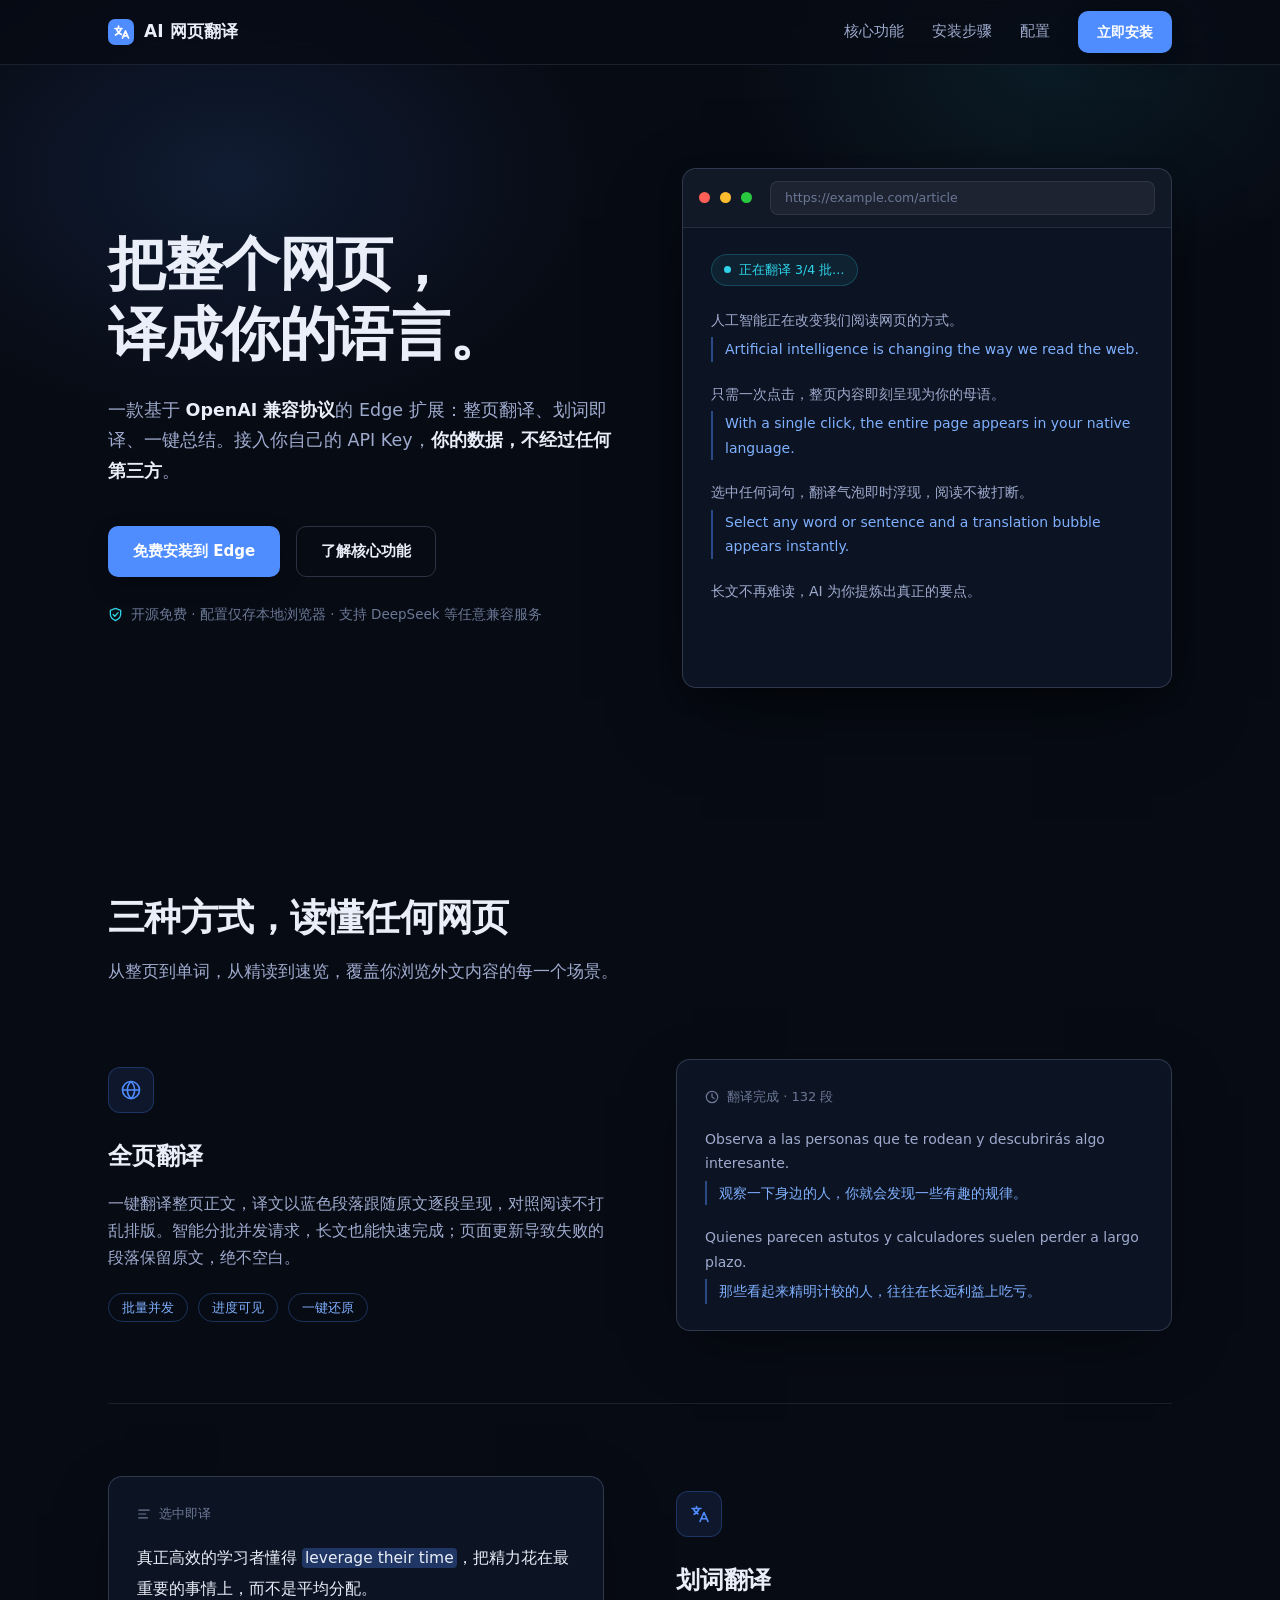
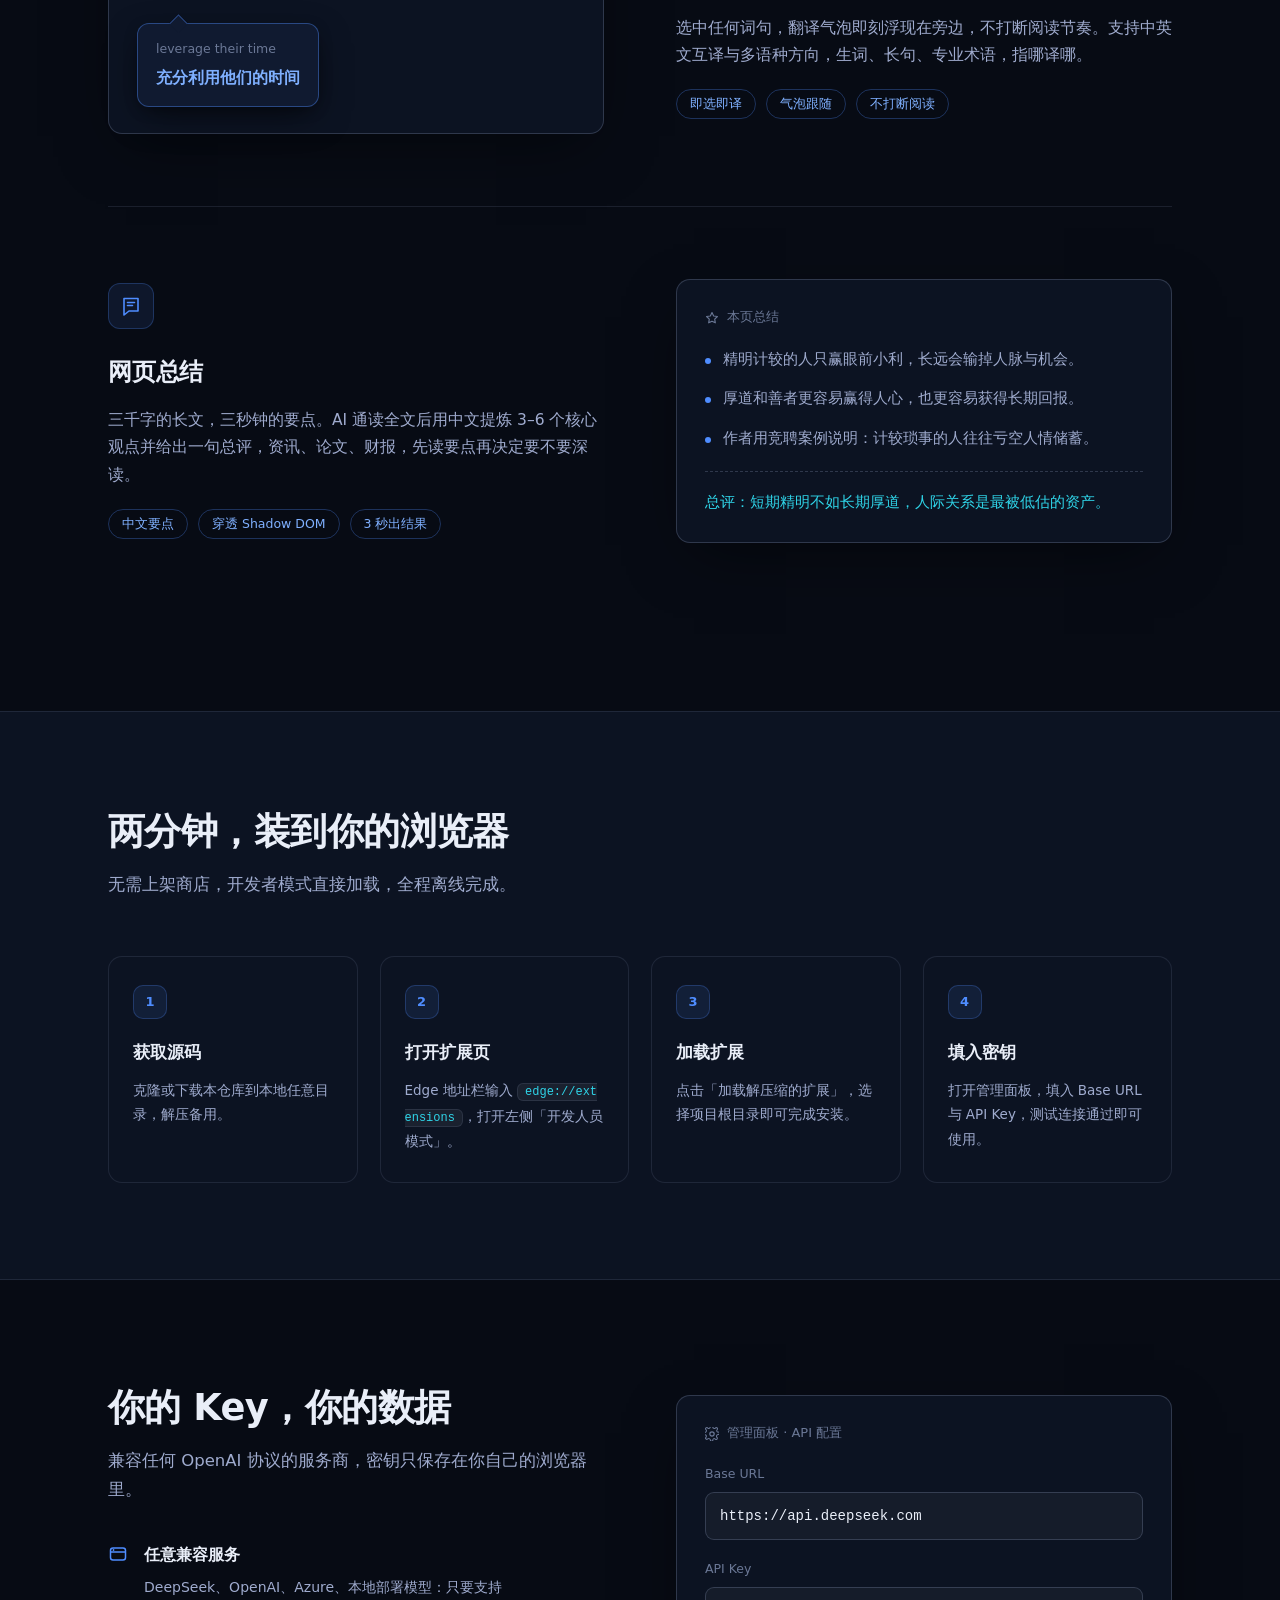
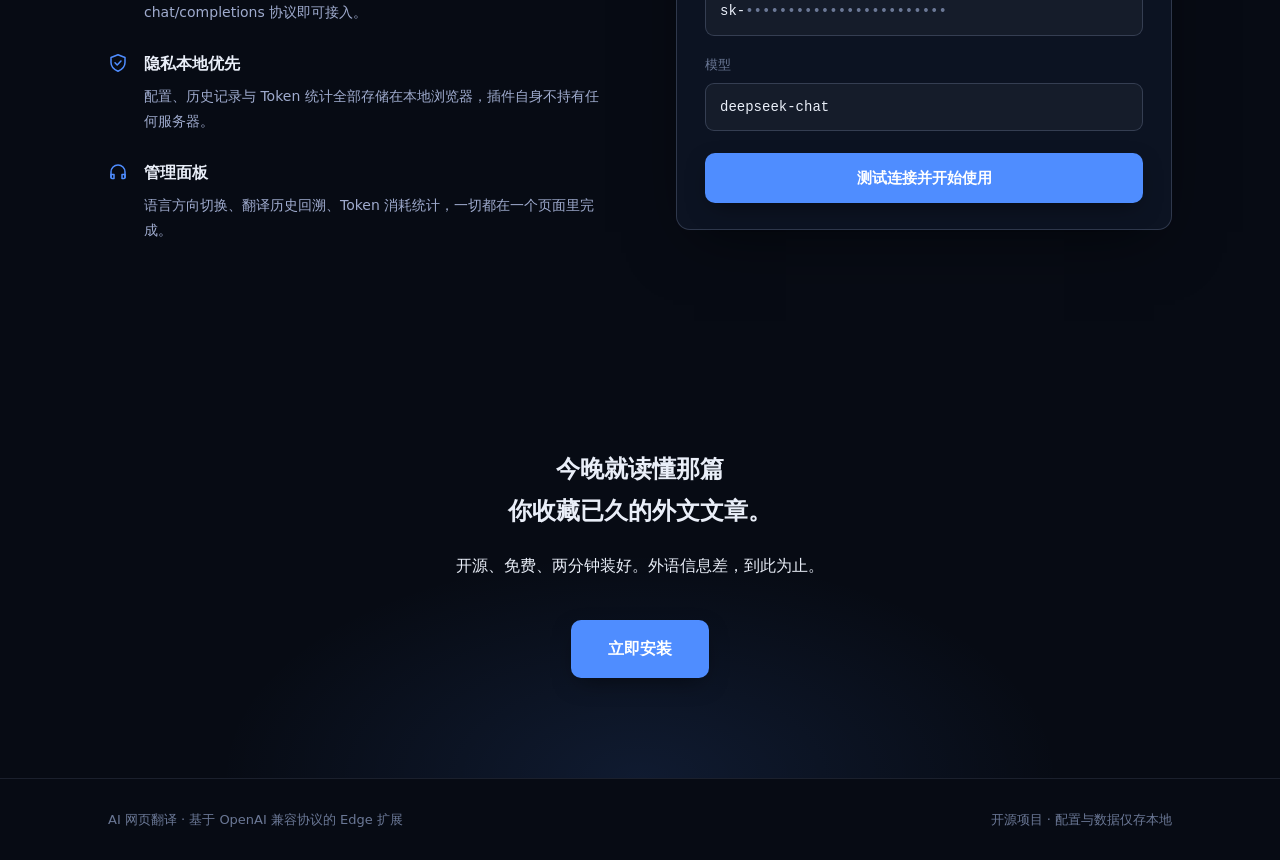
==== docs/index.html @ 51132896 "docs: 新增宣传网站" ====
<!DOCTYPE html>
<html lang="zh-CN">
<head>
<meta charset="UTF-8">
<meta name="viewport" content="width=device-width, initial-scale=1.0">
<title>AI 网页翻译 — 把整个网页，译成你的语言</title>
<meta name="description" content="基于 OpenAI 兼容协议的 Edge 翻译扩展：全页翻译、划词翻译、网页总结。自己的 Key，自己的数据，自己的速度。">
<style>
  :root {
    --bg: #070b14;
    --bg-2: #0c1322;
    --bg-3: #101a30;
    --ink: #e9eef8;
    --ink-dim: #9fabce;
    --ink-faint: #6b7896;
    --accent: #4f8dff;
    --accent-bright: #7fb0ff;
    --cyan: #2fd4e8;
    --line: rgba(148, 163, 196, .14);
    --line-strong: rgba(148, 163, 196, .26);
    --radius: 14px;
    --font: "PingFang SC", "Hiragino Sans GB", "Microsoft YaHei", "Noto Sans SC", "Source Han Sans SC", system-ui, sans-serif;
  }

  * { margin: 0; padding: 0; box-sizing: border-box; }

  html { scroll-behavior: smooth; }

  body {
    background: var(--bg);
    color: var(--ink);
    font-family: var(--font);
    line-height: 1.75;
    -webkit-font-smoothing: antialiased;
    overflow-x: hidden;
  }

  /* 浏览器默认表面的品牌化 */
  ::selection { background: rgba(79, 141, 255, .32); color: #fff; }
  ::-webkit-scrollbar { width: 10px; }
  ::-webkit-scrollbar-track { background: var(--bg); }
  ::-webkit-scrollbar-thumb { background: #223052; border-radius: 5px; }
  ::-webkit-scrollbar-thumb:hover { background: #2f4170; }
  :focus-visible { outline: 2px solid var(--accent); outline-offset: 3px; border-radius: 4px; }

  a { color: inherit; text-decoration: none; }
  a:not(.btn):not(.nav-logo):not(.nav-link):hover { text-decoration: underline; text-underline-offset: 4px; text-decoration-color: var(--accent); }

  .wrap { max-width: 1120px; margin: 0 auto; padding: 0 28px; }

  /* ---------- 导航 ---------- */
  .nav {
    position: fixed; top: 0; left: 0; right: 0; z-index: 50;
    background: rgba(7, 11, 20, .78);
    backdrop-filter: blur(14px);
    -webkit-backdrop-filter: blur(14px);
    border-bottom: 1px solid var(--line);
  }
  .nav-inner { display: flex; align-items: center; gap: 36px; height: 64px; }
  .nav-logo { display: flex; align-items: center; gap: 10px; font-weight: 700; font-size: 17px; letter-spacing: .01em; }
  .nav-logo svg { display: block; }
  .nav-links { display: flex; gap: 28px; margin-left: auto; align-items: center; }
  .nav-link { color: var(--ink-dim); font-size: 14.5px; transition: color .2s; }
  .nav-link:hover { color: var(--ink); }

  .btn {
    display: inline-flex; align-items: center; gap: 8px;
    padding: 11px 24px; border-radius: 10px;
    font-size: 15px; font-weight: 600; font-family: var(--font);
    border: 1px solid transparent; cursor: pointer;
    transition: transform .18s ease, box-shadow .18s ease, background .18s ease, border-color .18s ease;
  }
  .btn-primary {
    background: var(--accent); color: #fff;
    box-shadow: 0 8px 24px -8px rgba(0, 0, 0, .55);
  }
  .btn-primary:hover { background: #6499ff; transform: translateY(-2px); box-shadow: 0 12px 32px -10px rgba(0, 0, 0, .6); }
  .btn-ghost { border-color: var(--line-strong); color: var(--ink); background: transparent; }
  .btn-ghost:hover { border-color: var(--accent); color: var(--accent-bright); transform: translateY(-2px); }
  .btn-sm { padding: 8px 18px; font-size: 14px; }

  /* ---------- Hero ---------- */
  .hero { padding: 168px 0 110px; position: relative; }
  .hero::before {
    content: ""; position: absolute; inset: 0; pointer-events: none;
    background:
      radial-gradient(560px 380px at 18% 22%, rgba(79, 141, 255, .13), transparent 65%),
      radial-gradient(480px 340px at 82% 8%, rgba(47, 212, 232, .08), transparent 65%);
  }
  .hero-grid { display: grid; grid-template-columns: 1.02fr .98fr; gap: 64px; align-items: center; position: relative; }
  .hero h1 {
    font-size: clamp(2.3rem, 4.6vw, 3.6rem);
    font-weight: 800; line-height: 1.22; letter-spacing: -0.02em;
    margin-bottom: 24px;
  }
  .hero .sub { font-size: 17.5px; color: var(--ink-dim); max-width: 30em; margin-bottom: 40px; }
  .hero .sub strong { color: var(--ink); font-weight: 600; }
  .hero-actions { display: flex; gap: 16px; flex-wrap: wrap; }
  .hero-note { margin-top: 26px; font-size: 13.5px; color: var(--ink-faint); display: flex; align-items: center; gap: 8px; }
  .hero-note svg { flex: none; }

  /* Hero 模拟浏览器：自动播放整页翻译 */
  .browser {
    background: var(--bg-2);
    border: 1px solid var(--line-strong);
    border-radius: var(--radius);
    overflow: hidden;
    box-shadow: 0 30px 80px -20px rgba(0, 0, 0, .6), 0 8px 28px -8px rgba(0, 0, 0, .4);
  }
  .browser-bar {
    display: flex; align-items: center; gap: 10px;
    padding: 12px 16px; border-bottom: 1px solid var(--line);
    background: rgba(255, 255, 255, .02);
  }
  .dot { width: 11px; height: 11px; border-radius: 50%; }
  .dot:nth-child(1) { background: #ff5f57; } .dot:nth-child(2) { background: #febc2e; } .dot:nth-child(3) { background: #28c840; }
  .browser-url {
    flex: 1; margin-left: 8px; padding: 5px 14px;
    background: rgba(255, 255, 255, .05); border: 1px solid var(--line);
    border-radius: 8px; font-size: 12.5px; color: var(--ink-faint);
    white-space: nowrap; overflow: hidden; text-overflow: ellipsis;
  }
  .browser-body { padding: 26px 28px 30px; min-height: 330px; }
  .demo-line { margin-bottom: 20px; }
  .demo-src { font-size: 14px; color: var(--ink-dim); margin-bottom: 5px; }
  .demo-trans {
    font-size: 14px; color: var(--accent-bright);
    border-left: 2px solid rgba(79, 141, 255, .45); padding-left: 12px;
    opacity: 0; transform: translateY(8px); filter: blur(3px);
  }
  .demo-trans.on {
    opacity: 1; transform: none; filter: none;
    transition: opacity .55s cubic-bezier(.16, .84, .3, 1), transform .55s cubic-bezier(.16, .84, .3, 1), filter .55s cubic-bezier(.16, .84, .3, 1);
  }
  .demo-progress {
    display: inline-flex; align-items: center; gap: 8px;
    font-size: 12.5px; color: var(--cyan);
    background: rgba(47, 212, 232, .08); border: 1px solid rgba(47, 212, 232, .22);
    padding: 4px 12px; border-radius: 999px; margin-bottom: 22px;
  }
  .demo-progress .pulse {
    width: 7px; height: 7px; border-radius: 50%; background: var(--cyan);
    animation: pulse 1.4s ease-in-out infinite;
  }
  @keyframes pulse { 50% { opacity: .35; transform: scale(.8); } }

  /* ---------- 通用区块 ---------- */
  .section { padding: 96px 0; }
  .section h2 {
    font-size: clamp(1.7rem, 3vw, 2.3rem);
    font-weight: 800; letter-spacing: -0.015em; line-height: 1.3;
    margin-bottom: 16px;
  }
  .section .lead { color: var(--ink-dim); font-size: 16.5px; max-width: 34em; }

  [data-reveal] { opacity: 0; transform: translateY(26px); transition: opacity .7s cubic-bezier(.16, .84, .3, 1), transform .7s cubic-bezier(.16, .84, .3, 1); }
  [data-reveal].in { opacity: 1; transform: none; }

  /* ---------- 核心功能：交替行 ---------- */
  .feature-row {
    display: grid; grid-template-columns: 1fr 1fr; gap: 72px; align-items: center;
    padding: 72px 0; border-top: 1px solid var(--line);
  }
  .feature-row:first-of-type { border-top: 0; }
  .feature-row.flip .f-text { order: 2; }
  .feature-row.flip .f-demo { order: 1; }
  .f-icon {
    width: 46px; height: 46px; border-radius: 12px;
    background: rgba(79, 141, 255, .1); border: 1px solid rgba(79, 141, 255, .25);
    display: grid; place-items: center; margin-bottom: 22px;
  }
  .f-text h3 { font-size: 24px; font-weight: 700; margin-bottom: 14px; letter-spacing: -0.01em; }
  .f-text p { color: var(--ink-dim); font-size: 15.5px; margin-bottom: 14px; }
  .f-tags { display: flex; gap: 10px; flex-wrap: wrap; margin-top: 20px; }
  .f-tag {
    font-size: 12.5px; color: var(--accent-bright);
    border: 1px solid rgba(79, 141, 255, .3); border-radius: 999px; padding: 3px 13px;
  }

  .panel {
    background: var(--bg-2); border: 1px solid var(--line-strong);
    border-radius: var(--radius); padding: 26px 28px;
    box-shadow: 0 20px 60px -18px rgba(0, 0, 0, .55);
  }
  .panel-title { font-size: 13px; color: var(--ink-faint); margin-bottom: 18px; display: flex; align-items: center; gap: 8px; }

  /* 划词演示 */
  .sel-text { font-size: 15.5px; color: var(--ink); line-height: 2; }
  .sel-mark { background: rgba(79, 141, 255, .3); border-radius: 4px; padding: 1px 3px; }
  .bubble {
    margin-top: 18px; display: inline-block;
    background: var(--bg-3); border: 1px solid rgba(79, 141, 255, .4);
    border-radius: 12px; padding: 14px 18px;
    box-shadow: 0 12px 36px -8px rgba(0, 0, 0, .6), 0 4px 16px -4px rgba(0, 0, 0, .4);
    position: relative;
  }
  .bubble::before {
    content: ""; position: absolute; top: -7px; left: 34px;
    width: 12px; height: 12px; transform: rotate(45deg);
    background: var(--bg-3); border-left: 1px solid rgba(79, 141, 255, .4); border-top: 1px solid rgba(79, 141, 255, .4);
  }
  .bubble-en { font-size: 12.5px; color: var(--ink-faint); margin-bottom: 4px; }
  .bubble-zh { font-size: 16px; color: var(--accent-bright); font-weight: 600; }

  /* 总结演示 */
  .sum-item { display: flex; gap: 12px; margin-bottom: 14px; font-size: 14.5px; color: var(--ink-dim); }
  .sum-item::before { content: ""; flex: none; width: 6px; height: 6px; border-radius: 50%; background: var(--accent); margin-top: 11px; }
  .sum-verdict {
    margin-top: 20px; padding-top: 18px; border-top: 1px dashed var(--line-strong);
    font-size: 14.5px; color: var(--cyan);
  }

  /* 全页演示（功能行内复用 hero 样式，静态版） */
  .static .demo-trans { opacity: 1; transform: none; filter: none; }

  /* ---------- 安装步骤 ---------- */
  .steps { display: grid; grid-template-columns: repeat(4, 1fr); gap: 22px; margin-top: 56px; }
  .step {
    background: var(--bg-2); border: 1px solid var(--line);
    border-radius: var(--radius); padding: 28px 24px;
    transition: border-color .25s ease, transform .25s ease;
  }
  .step:hover { border-color: rgba(79, 141, 255, .45); transform: translateY(-4px); }
  .step-num {
    font-size: 13px; font-weight: 700; color: var(--accent);
    width: 34px; height: 34px; border-radius: 10px;
    background: rgba(79, 141, 255, .1); border: 1px solid rgba(79, 141, 255, .25);
    display: grid; place-items: center; margin-bottom: 20px;
  }
  .step h4 { font-size: 16.5px; font-weight: 700; margin-bottom: 10px; }
  .step p { font-size: 13.5px; color: var(--ink-dim); line-height: 1.8; }
  .step code {
    font-family: ui-monospace, "Cascadia Mono", Consolas, monospace;
    font-size: 12px; background: rgba(255, 255, 255, .06);
    border: 1px solid var(--line); border-radius: 6px; padding: 1px 7px;
    color: var(--cyan); word-break: break-all;
  }

  /* ---------- 配置 ---------- */
  .config-grid { display: grid; grid-template-columns: 1fr 1fr; gap: 72px; align-items: center; margin-top: 8px; }
  .config-list { display: grid; gap: 26px; margin-top: 36px; }
  .config-item { display: flex; gap: 16px; }
  .config-item svg { flex: none; margin-top: 3px; }
  .config-item h4 { font-size: 16px; font-weight: 700; margin-bottom: 6px; }
  .config-item p { font-size: 14px; color: var(--ink-dim); }
  .field { margin-bottom: 18px; }
  .field label { display: block; font-size: 12.5px; color: var(--ink-faint); margin-bottom: 7px; }
  .field .input {
    background: rgba(255, 255, 255, .04); border: 1px solid var(--line-strong);
    border-radius: 9px; padding: 11px 14px; font-size: 14px; color: var(--ink);
    font-family: ui-monospace, "Cascadia Mono", Consolas, monospace;
  }
  .field .input .mask { color: var(--ink-faint); }

  /* ---------- 结尾 CTA / 页脚 ---------- */
  .final {
    text-align: center; padding: 110px 0 100px;
    background:
      radial-gradient(600px 320px at 50% 100%, rgba(79, 141, 255, .12), transparent 70%);
  }
  .final h2 { margin-bottom: 20px; }
  .final .lead { margin: 0 auto 40px; }
  footer {
    border-top: 1px solid var(--line); padding: 30px 0;
    font-size: 13px; color: var(--ink-faint);
    display: flex; justify-content: space-between; gap: 16px; flex-wrap: wrap;
  }

  /* ---------- 响应式 ---------- */
  @media (max-width: 900px) {
    .hero { padding: 128px 0 72px; }
    .hero-grid { grid-template-columns: 1fr; gap: 48px; }
    .hero .sub { font-size: 16px; }
    .feature-row { grid-template-columns: 1fr; gap: 36px; padding: 56px 0; }
    .feature-row.flip .f-text { order: 1; }
    .feature-row.flip .f-demo { order: 2; }
    .steps { grid-template-columns: repeat(2, 1fr); }
    .config-grid { grid-template-columns: 1fr; gap: 48px; }
    .section { padding: 72px 0; }
    .nav-links .nav-link { display: none; }
  }
  @media (max-width: 540px) {
    .wrap { padding: 0 20px; }
    .steps { grid-template-columns: 1fr; }
    .hero-actions .btn { width: 100%; justify-content: center; }
    .browser-body { padding: 20px; min-height: 0; }
  }

  @media (prefers-reduced-motion: reduce) {
    html { scroll-behavior: auto; }
    .demo-trans, [data-reveal] { transition: none; opacity: 1; transform: none; filter: none; }
    .demo-progress .pulse { animation: none; }
  }
</style>
</head>
<body>

<nav class="nav">
  <div class="wrap nav-inner">
    <a class="nav-logo" href="#top">
      <svg width="26" height="26" viewBox="0 0 26 26" fill="none">
        <rect width="26" height="26" rx="7" fill="#4f8dff"/>
        <path d="M7 9.5h7M10.5 7v2.5M8.5 9.5c.6 2.6 2.4 4.9 5 6M13 9.5c-.7 2.8-2.7 5.2-5.5 6.5" stroke="#fff" stroke-width="1.7" stroke-linecap="round"/>
        <path d="M14.5 19l3-7 3 7M15.4 16.8h4.2" stroke="#fff" stroke-width="1.7" stroke-linecap="round" stroke-linejoin="round"/>
      </svg>
      AI 网页翻译
    </a>
    <div class="nav-links">
      <a class="nav-link" href="#features">核心功能</a>
      <a class="nav-link" href="#install">安装步骤</a>
      <a class="nav-link" href="#config">配置</a>
      <a class="btn btn-primary btn-sm" href="#install">立即安装</a>
    </div>
  </div>
</nav>

<header class="hero" id="top">
  <div class="wrap hero-grid">
    <div>
      <h1>把整个网页，<br>译成你的语言。</h1>
      <p class="sub">一款基于 <strong>OpenAI 兼容协议</strong>的 Edge 扩展：整页翻译、划词即译、一键总结。接入你自己的 API Key，<strong>你的数据，不经过任何第三方</strong>。</p>
      <div class="hero-actions">
        <a class="btn btn-primary" href="#install">免费安装到 Edge</a>
        <a class="btn btn-ghost" href="#features">了解核心功能</a>
      </div>
      <p class="hero-note">
        <svg width="15" height="15" viewBox="0 0 16 16" fill="none"><path d="M8 1.5l5.5 2v4c0 3.4-2.3 5.7-5.5 7-3.2-1.3-5.5-3.6-5.5-7v-4L8 1.5z" stroke="#2fd4e8" stroke-width="1.4" stroke-linejoin="round"/><path d="M5.5 8l1.8 1.8L10.8 6" stroke="#2fd4e8" stroke-width="1.4" stroke-linecap="round" stroke-linejoin="round"/></svg>
        开源免费 · 配置仅存本地浏览器 · 支持 DeepSeek 等任意兼容服务
      </p>
    </div>

    <div class="browser" aria-hidden="true">
      <div class="browser-bar">
        <span class="dot"></span><span class="dot"></span><span class="dot"></span>
        <span class="browser-url">https://example.com/article</span>
      </div>
      <div class="browser-body">
        <div class="demo-progress"><span class="pulse"></span><span id="demoStatus">正在翻译 1/4 批…</span></div>
        <div class="demo-line">
          <p class="demo-src">人工智能正在改变我们阅读网页的方式。</p>
          <p class="demo-trans">Artificial intelligence is changing the way we read the web.</p>
        </div>
        <div class="demo-line">
          <p class="demo-src">只需一次点击，整页内容即刻呈现为你的母语。</p>
          <p class="demo-trans">With a single click, the entire page appears in your native language.</p>
        </div>
        <div class="demo-line">
          <p class="demo-src">选中任何词句，翻译气泡即时浮现，阅读不被打断。</p>
          <p class="demo-trans">Select any word or sentence and a translation bubble appears instantly.</p>
        </div>
        <div class="demo-line" style="margin-bottom:0">
          <p class="demo-src">长文不再难读，AI 为你提炼出真正的要点。</p>
          <p class="demo-trans">Long articles are no longer a chore — AI distills what really matters.</p>
        </div>
      </div>
    </div>
  </div>
</header>

<section class="section" id="features">
  <div class="wrap">
    <h2>三种方式，读懂任何网页</h2>
    <p class="lead">从整页到单词，从精读到速览，覆盖你浏览外文内容的每一个场景。</p>

    <div class="feature-row" data-reveal>
      <div class="f-text">
        <div class="f-icon">
          <svg width="22" height="22" viewBox="0 0 22 22" fill="none"><circle cx="11" cy="11" r="8.5" stroke="#4f8dff" stroke-width="1.6"/><path d="M2.5 11h17M11 2.5c2.4 2.3 3.6 5.2 3.6 8.5s-1.2 6.2-3.6 8.5c-2.4-2.3-3.6-5.2-3.6-8.5S8.6 4.8 11 2.5z" stroke="#4f8dff" stroke-width="1.6"/></svg>
        </div>
        <h3>全页翻译</h3>
        <p>一键翻译整页正文，译文以蓝色段落跟随原文逐段呈现，对照阅读不打乱排版。智能分批并发请求，长文也能快速完成；页面更新导致失败的段落保留原文，绝不空白。</p>
        <div class="f-tags"><span class="f-tag">批量并发</span><span class="f-tag">进度可见</span><span class="f-tag">一键还原</span></div>
      </div>
      <div class="f-demo">
        <div class="panel static">
          <div class="panel-title">
            <svg width="14" height="14" viewBox="0 0 16 16" fill="none"><circle cx="8" cy="8" r="6.5" stroke="#6b7896" stroke-width="1.4"/><path d="M8 4.5V8l2.5 1.8" stroke="#6b7896" stroke-width="1.4" stroke-linecap="round"/></svg>
            翻译完成 · 132 段
          </div>
          <div class="demo-line">
            <p class="demo-src">Observa a las personas que te rodean y descubrirás algo interesante.</p>
            <p class="demo-trans">观察一下身边的人，你就会发现一些有趣的规律。</p>
          </div>
          <div class="demo-line" style="margin-bottom:0">
            <p class="demo-src">Quienes parecen astutos y calculadores suelen perder a largo plazo.</p>
            <p class="demo-trans">那些看起来精明计较的人，往往在长远利益上吃亏。</p>
          </div>
        </div>
      </div>
    </div>

    <div class="feature-row flip" data-reveal>
      <div class="f-text">
        <div class="f-icon">
          <svg width="22" height="22" viewBox="0 0 22 22" fill="none"><path d="M4 5.5h9M8.5 3.5v2M5.5 5.5c.6 2.3 2.2 4.3 4.4 5.3M11 5.5c-.7 2.5-2.4 4.6-4.9 5.7" stroke="#4f8dff" stroke-width="1.6" stroke-linecap="round"/><path d="M12 18.5l4-9 4 9M13 15.7h6" stroke="#4f8dff" stroke-width="1.6" stroke-linecap="round" stroke-linejoin="round"/></svg>
        </div>
        <h3>划词翻译</h3>
        <p>选中任何词句，翻译气泡即刻浮现在旁边，不打断阅读节奏。支持中英文互译与多语种方向，生词、长句、专业术语，指哪译哪。</p>
        <div class="f-tags"><span class="f-tag">即选即译</span><span class="f-tag">气泡跟随</span><span class="f-tag">不打断阅读</span></div>
      </div>
      <div class="f-demo">
        <div class="panel">
          <div class="panel-title">
            <svg width="14" height="14" viewBox="0 0 16 16" fill="none"><path d="M2 3.5h12M2 8h8M2 12.5h10" stroke="#6b7896" stroke-width="1.4" stroke-linecap="round"/></svg>
            选中即译
          </div>
          <p class="sel-text">真正高效的学习者懂得 <span class="sel-mark">leverage their time</span>，把精力花在最重要的事情上，而不是平均分配。</p>
          <div class="bubble">
            <p class="bubble-en">leverage their time</p>
            <p class="bubble-zh">充分利用他们的时间</p>
          </div>
        </div>
      </div>
    </div>

    <div class="feature-row" data-reveal>
      <div class="f-text">
        <div class="f-icon">
          <svg width="22" height="22" viewBox="0 0 22 22" fill="none"><path d="M4 3.5h14v12.5H9l-5 4v-16.5z" stroke="#4f8dff" stroke-width="1.6" stroke-linejoin="round"/><path d="M7.5 7.5h7M7.5 10.5h5" stroke="#4f8dff" stroke-width="1.6" stroke-linecap="round"/></svg>
        </div>
        <h3>网页总结</h3>
        <p>三千字的长文，三秒钟的要点。AI 通读全文后用中文提炼 3–6 个核心观点并给出一句总评，资讯、论文、财报，先读要点再决定要不要深读。</p>
        <div class="f-tags"><span class="f-tag">中文要点</span><span class="f-tag">穿透 Shadow DOM</span><span class="f-tag">3 秒出结果</span></div>
      </div>
      <div class="f-demo">
        <div class="panel">
          <div class="panel-title">
            <svg width="14" height="14" viewBox="0 0 16 16" fill="none"><path d="M8 1.8l1.9 3.9 4.3.6-3.1 3 .7 4.2L8 11.6l-3.8 1.9.7-4.2-3.1-3 4.3-.6L8 1.8z" stroke="#6b7896" stroke-width="1.3" stroke-linejoin="round"/></svg>
            本页总结
          </div>
          <div class="sum-item">精明计较的人只赢眼前小利，长远会输掉人脉与机会。</div>
          <div class="sum-item">厚道和善者更容易赢得人心，也更容易获得长期回报。</div>
          <div class="sum-item">作者用竞聘案例说明：计较琐事的人往往亏空人情储蓄。</div>
          <p class="sum-verdict">总评：短期精明不如长期厚道，人际关系是最被低估的资产。</p>
        </div>
      </div>
    </div>
  </div>
</section>

<section class="section" id="install" style="background: var(--bg-2); border-top: 1px solid var(--line); border-bottom: 1px solid var(--line);">
  <div class="wrap">
    <h2>两分钟，装到你的浏览器</h2>
    <p class="lead">无需上架商店，开发者模式直接加载，全程离线完成。</p>
    <div class="steps" data-reveal>
      <div class="step">
        <div class="step-num">1</div>
        <h4>获取源码</h4>
        <p>克隆或下载本仓库到本地任意目录，解压备用。</p>
      </div>
      <div class="step">
        <div class="step-num">2</div>
        <h4>打开扩展页</h4>
        <p>Edge 地址栏输入 <code>edge://extensions</code>，打开左侧「开发人员模式」。</p>
      </div>
      <div class="step">
        <div class="step-num">3</div>
        <h4>加载扩展</h4>
        <p>点击「加载解压缩的扩展」，选择项目根目录即可完成安装。</p>
      </div>
      <div class="step">
        <div class="step-num">4</div>
        <h4>填入密钥</h4>
        <p>打开管理面板，填入 Base URL 与 API Key，测试连接通过即可使用。</p>
      </div>
    </div>
  </div>
</section>

<section class="section" id="config">
  <div class="wrap config-grid">
    <div data-reveal>
      <h2>你的 Key，你的数据</h2>
      <p class="lead">兼容任何 OpenAI 协议的服务商，密钥只保存在你自己的浏览器里。</p>
      <div class="config-list">
        <div class="config-item">
          <svg width="20" height="20" viewBox="0 0 20 20" fill="none"><rect x="2.5" y="4" width="15" height="12" rx="2.5" stroke="#4f8dff" stroke-width="1.5"/><path d="M2.5 8h15" stroke="#4f8dff" stroke-width="1.5"/><circle cx="5.5" cy="6" r=".9" fill="#4f8dff"/></svg>
          <div>
            <h4>任意兼容服务</h4>
            <p>DeepSeek、OpenAI、Azure、本地部署模型：只要支持 chat/completions 协议即可接入。</p>
          </div>
        </div>
        <div class="config-item">
          <svg width="20" height="20" viewBox="0 0 20 20" fill="none"><path d="M10 1.8L17 4.5v5c0 4.2-2.9 7-7 8.7-4.1-1.7-7-4.5-7-8.7v-5l7-2.7z" stroke="#4f8dff" stroke-width="1.5" stroke-linejoin="round"/><path d="M7 9.8l2.2 2.2 3.8-4" stroke="#4f8dff" stroke-width="1.5" stroke-linecap="round" stroke-linejoin="round"/></svg>
          <div>
            <h4>隐私本地优先</h4>
            <p>配置、历史记录与 Token 统计全部存储在本地浏览器，插件自身不持有任何服务器。</p>
          </div>
        </div>
        <div class="config-item">
          <svg width="20" height="20" viewBox="0 0 20 20" fill="none"><path d="M3 15.5V10a7 7 0 0114 0v5.5" stroke="#4f8dff" stroke-width="1.5" stroke-linecap="round"/><path d="M3 12.5h3v4H4a1 1 0 01-1-1v-3zM17 12.5h-3v4h2a1 1 0 001-1v-3z" stroke="#4f8dff" stroke-width="1.5" stroke-linejoin="round"/></svg>
          <div>
            <h4>管理面板</h4>
            <p>语言方向切换、翻译历史回溯、Token 消耗统计，一切都在一个页面里完成。</p>
          </div>
        </div>
      </div>
    </div>
    <div data-reveal>
      <div class="panel">
        <div class="panel-title">
          <svg width="14" height="14" viewBox="0 0 16 16" fill="none"><path d="M8 5.5a2.5 2.5 0 100 5 2.5 2.5 0 000-5z" stroke="#6b7896" stroke-width="1.4"/><path d="M13.3 10a1.7 1.7 0 00.34 1.87l.06.06a1.4 1.4 0 11-1.98 1.98l-.06-.06A1.7 1.7 0 0010 13.3a1.7 1.7 0 00-1.03 1.55v.09a1.4 1.4 0 11-2.8 0v-.05A1.7 1.7 0 005 13.3a1.7 1.7 0 00-1.87.34l-.06.06a1.4 1.4 0 11-1.98-1.98l.06-.06A1.7 1.7 0 001.5 10a1.7 1.7 0 00-1.55-1.03h-.09a1.4 1.4 0 110-2.8h.05A1.7 1.7 0 001.5 5a1.7 1.7 0 00-.34-1.87l-.06-.06a1.4 1.4 0 111.98-1.98l.06.06A1.7 1.7 0 005 1.5a1.7 1.7 0 001.03-1.55v-.09a1.4 1.4 0 112.8 0v.05A1.7 1.7 0 0010 1.5a1.7 1.7 0 001.87-.34l.06-.06a1.4 1.4 0 111.98 1.98l-.06.06a1.7 1.7 0 00-.34 1.63 1.7 1.7 0 001.55 1.03h.09a1.4 1.4 0 110 2.8h-.05A1.7 1.7 0 0013.3 10z" stroke="#6b7896" stroke-width="1.2"/></svg>
          管理面板 · API 配置
        </div>
        <div class="field">
          <label>Base URL</label>
          <div class="input">https://api.deepseek.com</div>
        </div>
        <div class="field">
          <label>API Key</label>
          <div class="input">sk-<span class="mask">••••••••••••••••••••••••</span></div>
        </div>
        <div class="field" style="margin-bottom:22px">
          <label>模型</label>
          <div class="input">deepseek-chat</div>
        </div>
        <a class="btn btn-primary" href="#install" style="width:100%; justify-content:center;">测试连接并开始使用</a>
      </div>
    </div>
  </div>
</section>

<section class="final">
  <div class="wrap" data-reveal>
    <h2>今晚就读懂那篇<br>你收藏已久的外文文章。</h2>
    <p class="lead">开源、免费、两分钟装好。外语信息差，到此为止。</p>
    <a class="btn btn-primary" href="#install" style="padding:14px 36px; font-size:16px;">立即安装</a>
  </div>
</section>

<footer>
  <div class="wrap" style="display:flex; justify-content:space-between; gap:16px; flex-wrap:wrap; width:100%;">
    <span>AI 网页翻译 · 基于 OpenAI 兼容协议的 Edge 扩展</span>
    <span>开源项目 · 配置与数据仅存本地</span>
  </div>
</footer>

<script>
(function () {
  var reduced = window.matchMedia('(prefers-reduced-motion: reduce)').matches;

  // Hero 演示：译文逐段浮现，循环播放
  var trans = Array.prototype.slice.call(document.querySelectorAll('.hero .demo-trans'));
  var status = document.getElementById('demoStatus');
  if (!reduced && trans.length) {
    var timer;
    var play = function () {
      trans.forEach(function (el) { el.classList.remove('on'); });
      var i = 0;
      var step = function () {
        if (i < trans.length) {
          trans[i].classList.add('on');
          status.textContent = '正在翻译 ' + (i + 1) + '/4 批…';
          i++;
          timer = setTimeout(step, 900);
        } else {
          status.textContent = '翻译完成 · 4/4 批';
          timer = setTimeout(play, 4200);
        }
      };
      step();
    };
    play();
  } else {
    trans.forEach(function (el) { el.classList.add('on'); });
    if (status) status.textContent = '翻译完成 · 4/4 批';
  }

  // 滚动进入视口的渐入
  var els = document.querySelectorAll('[data-reveal]');
  if (reduced || !('IntersectionObserver' in window)) {
    els.forEach(function (el) { el.classList.add('in'); });
  } else {
    var io = new IntersectionObserver(function (entries) {
      entries.forEach(function (e) {
        if (e.isIntersecting) { e.target.classList.add('in'); io.unobserve(e.target); }
      });
    }, { threshold: 0.12 });
    els.forEach(function (el) { io.observe(el); });
  }
})();
</script>

</body>
</html>
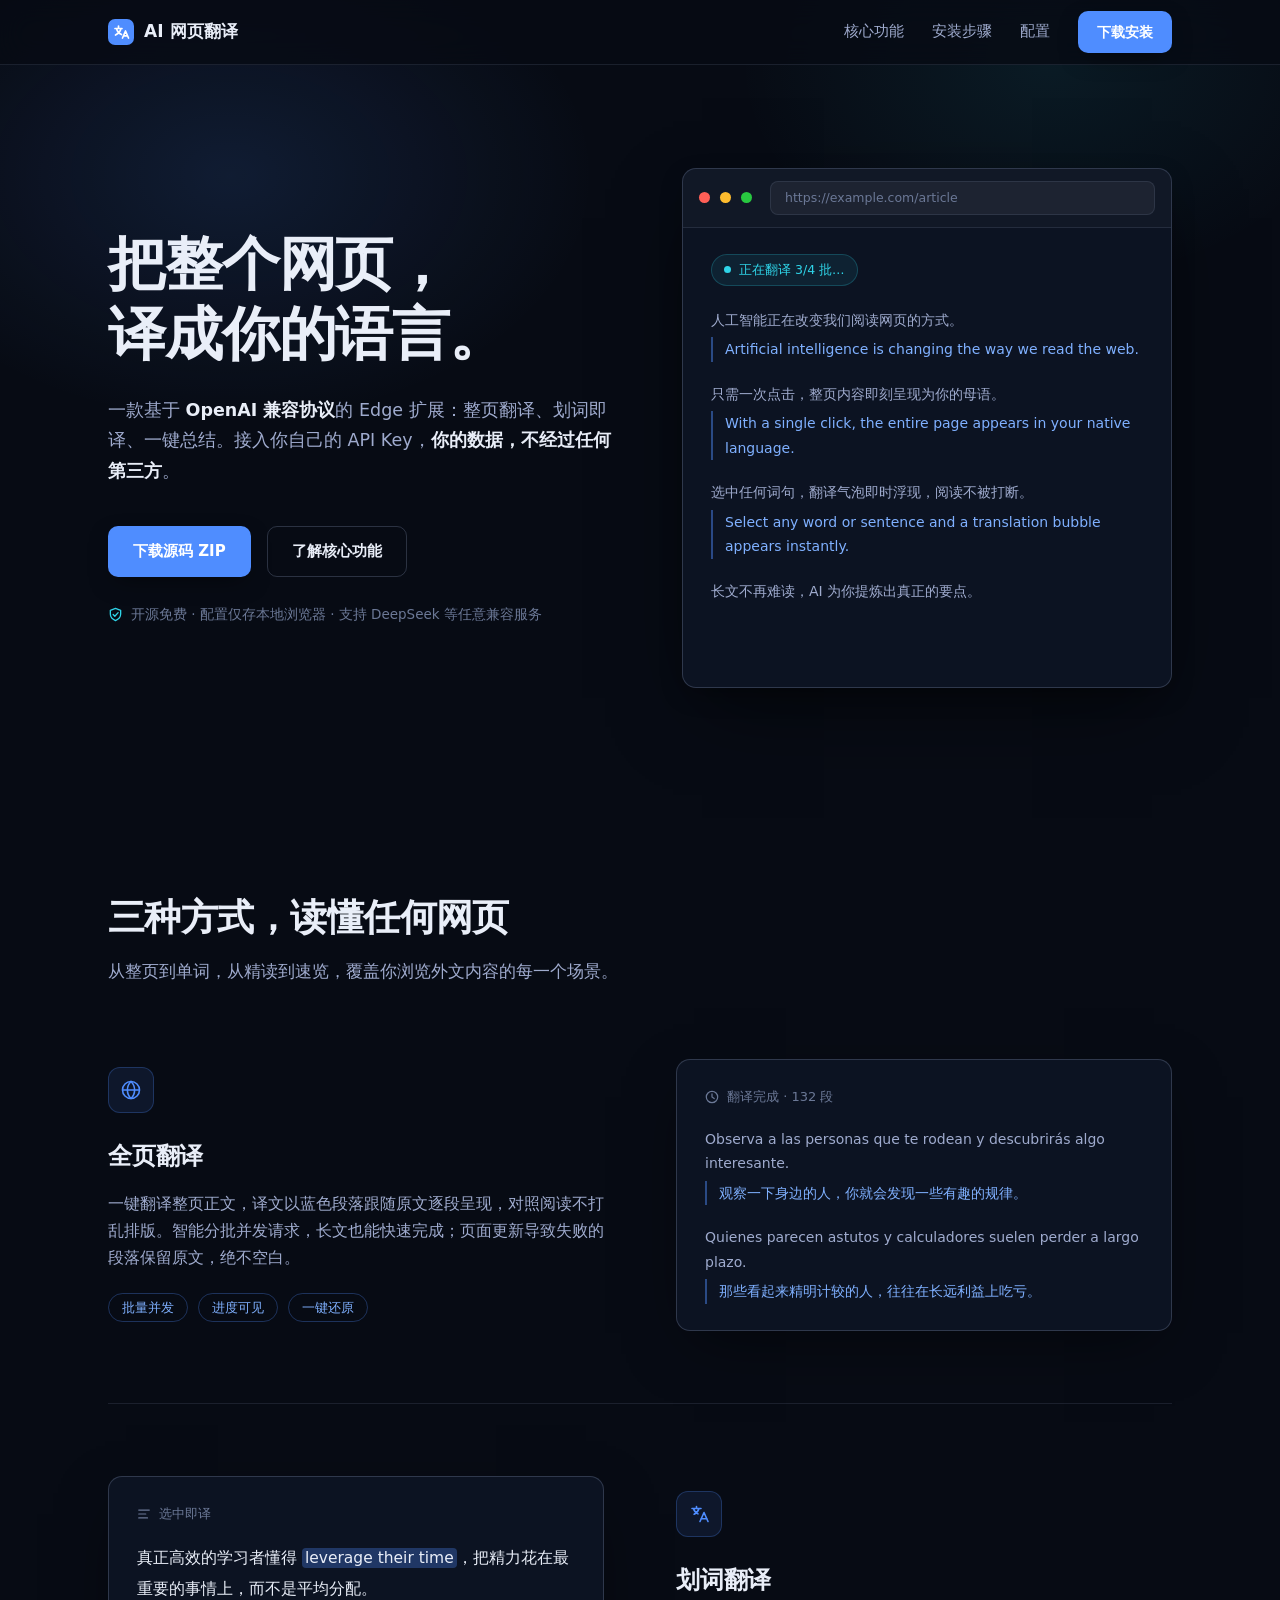
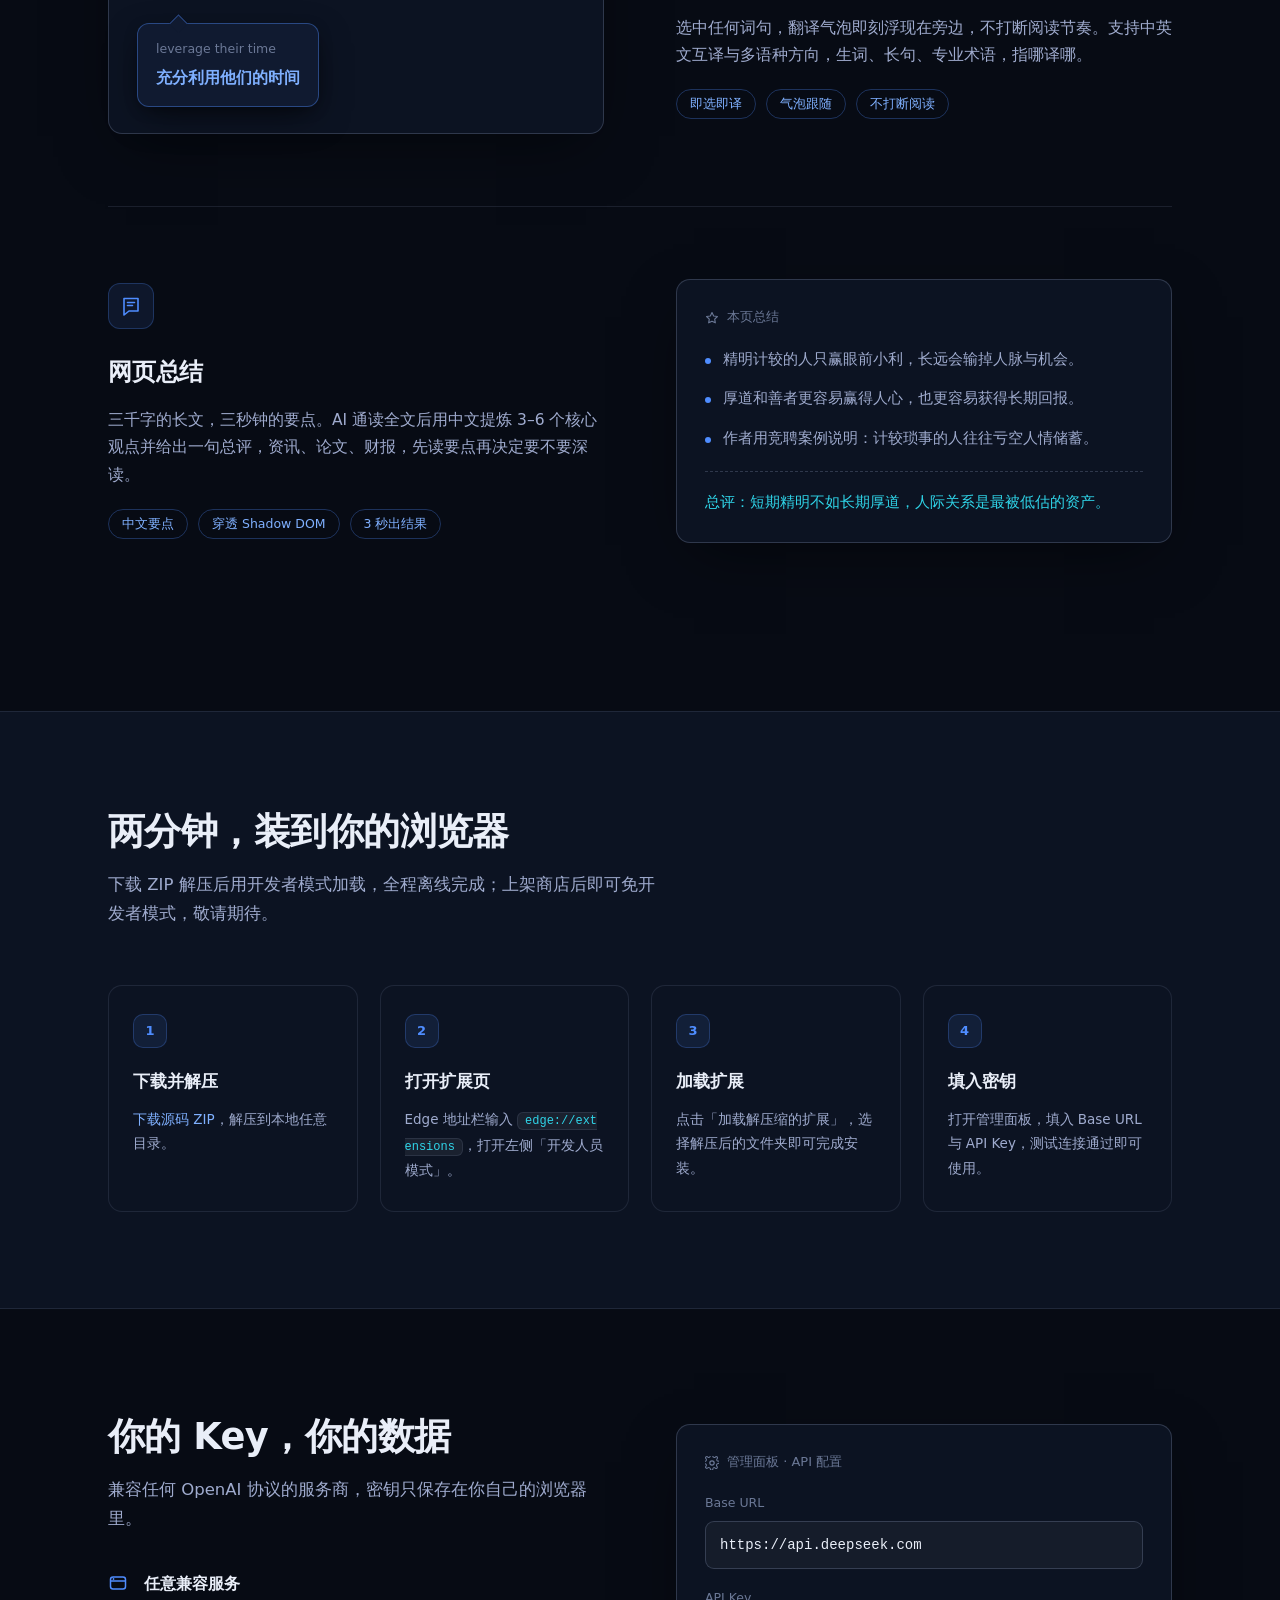
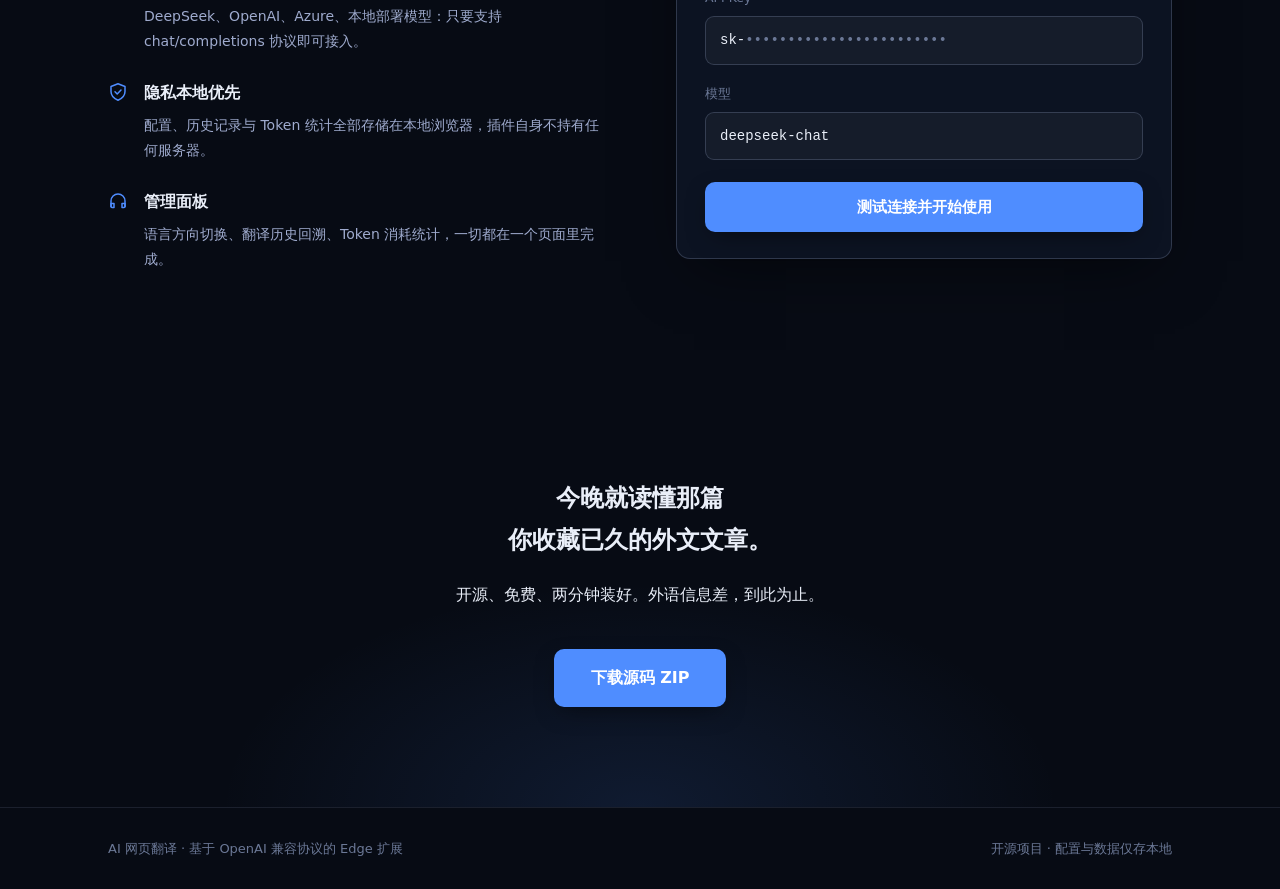
==== commit bab81020: "docs: 宣传页安装按钮链接源码 ZIP 下载" ====
--- a/docs/index.html
+++ b/docs/index.html
@@ -309,7 +309,7 @@
       <a class="nav-link" href="#features">核心功能</a>
       <a class="nav-link" href="#install">安装步骤</a>
       <a class="nav-link" href="#config">配置</a>
-      <a class="btn btn-primary btn-sm" href="#install">立即安装</a>
+      <a class="btn btn-primary btn-sm" href="https://github.com/ZJH-d-j/ai-translator-extension/archive/refs/heads/main.zip">下载安装</a>
     </div>
   </div>
 </nav>
@@ -320,7 +320,7 @@
       <h1>把整个网页，<br>译成你的语言。</h1>
       <p class="sub">一款基于 <strong>OpenAI 兼容协议</strong>的 Edge 扩展：整页翻译、划词即译、一键总结。接入你自己的 API Key，<strong>你的数据，不经过任何第三方</strong>。</p>
       <div class="hero-actions">
-        <a class="btn btn-primary" href="#install">免费安装到 Edge</a>
+        <a class="btn btn-primary" href="https://github.com/ZJH-d-j/ai-translator-extension/archive/refs/heads/main.zip">下载源码 ZIP</a>
         <a class="btn btn-ghost" href="#features">了解核心功能</a>
       </div>
       <p class="hero-note">
@@ -441,12 +441,12 @@
 <section class="section" id="install" style="background: var(--bg-2); border-top: 1px solid var(--line); border-bottom: 1px solid var(--line);">
   <div class="wrap">
     <h2>两分钟，装到你的浏览器</h2>
-    <p class="lead">无需上架商店，开发者模式直接加载，全程离线完成。</p>
+    <p class="lead">下载 ZIP 解压后用开发者模式加载，全程离线完成；上架商店后即可免开发者模式，敬请期待。</p>
     <div class="steps" data-reveal>
       <div class="step">
         <div class="step-num">1</div>
-        <h4>获取源码</h4>
-        <p>克隆或下载本仓库到本地任意目录，解压备用。</p>
+        <h4>下载并解压</h4>
+        <p><a href="https://github.com/ZJH-d-j/ai-translator-extension/archive/refs/heads/main.zip" style="color: var(--accent-bright);">下载源码 ZIP</a>，解压到本地任意目录。</p>
       </div>
       <div class="step">
         <div class="step-num">2</div>
@@ -456,7 +456,7 @@
       <div class="step">
         <div class="step-num">3</div>
         <h4>加载扩展</h4>
-        <p>点击「加载解压缩的扩展」，选择项目根目录即可完成安装。</p>
+        <p>点击「加载解压缩的扩展」，选择解压后的文件夹即可完成安装。</p>
       </div>
       <div class="step">
         <div class="step-num">4</div>
@@ -524,7 +524,7 @@
   <div class="wrap" data-reveal>
     <h2>今晚就读懂那篇<br>你收藏已久的外文文章。</h2>
     <p class="lead">开源、免费、两分钟装好。外语信息差，到此为止。</p>
-    <a class="btn btn-primary" href="#install" style="padding:14px 36px; font-size:16px;">立即安装</a>
+    <a class="btn btn-primary" href="https://github.com/ZJH-d-j/ai-translator-extension/archive/refs/heads/main.zip" style="padding:14px 36px; font-size:16px;">下载源码 ZIP</a>
   </div>
 </section>
 
